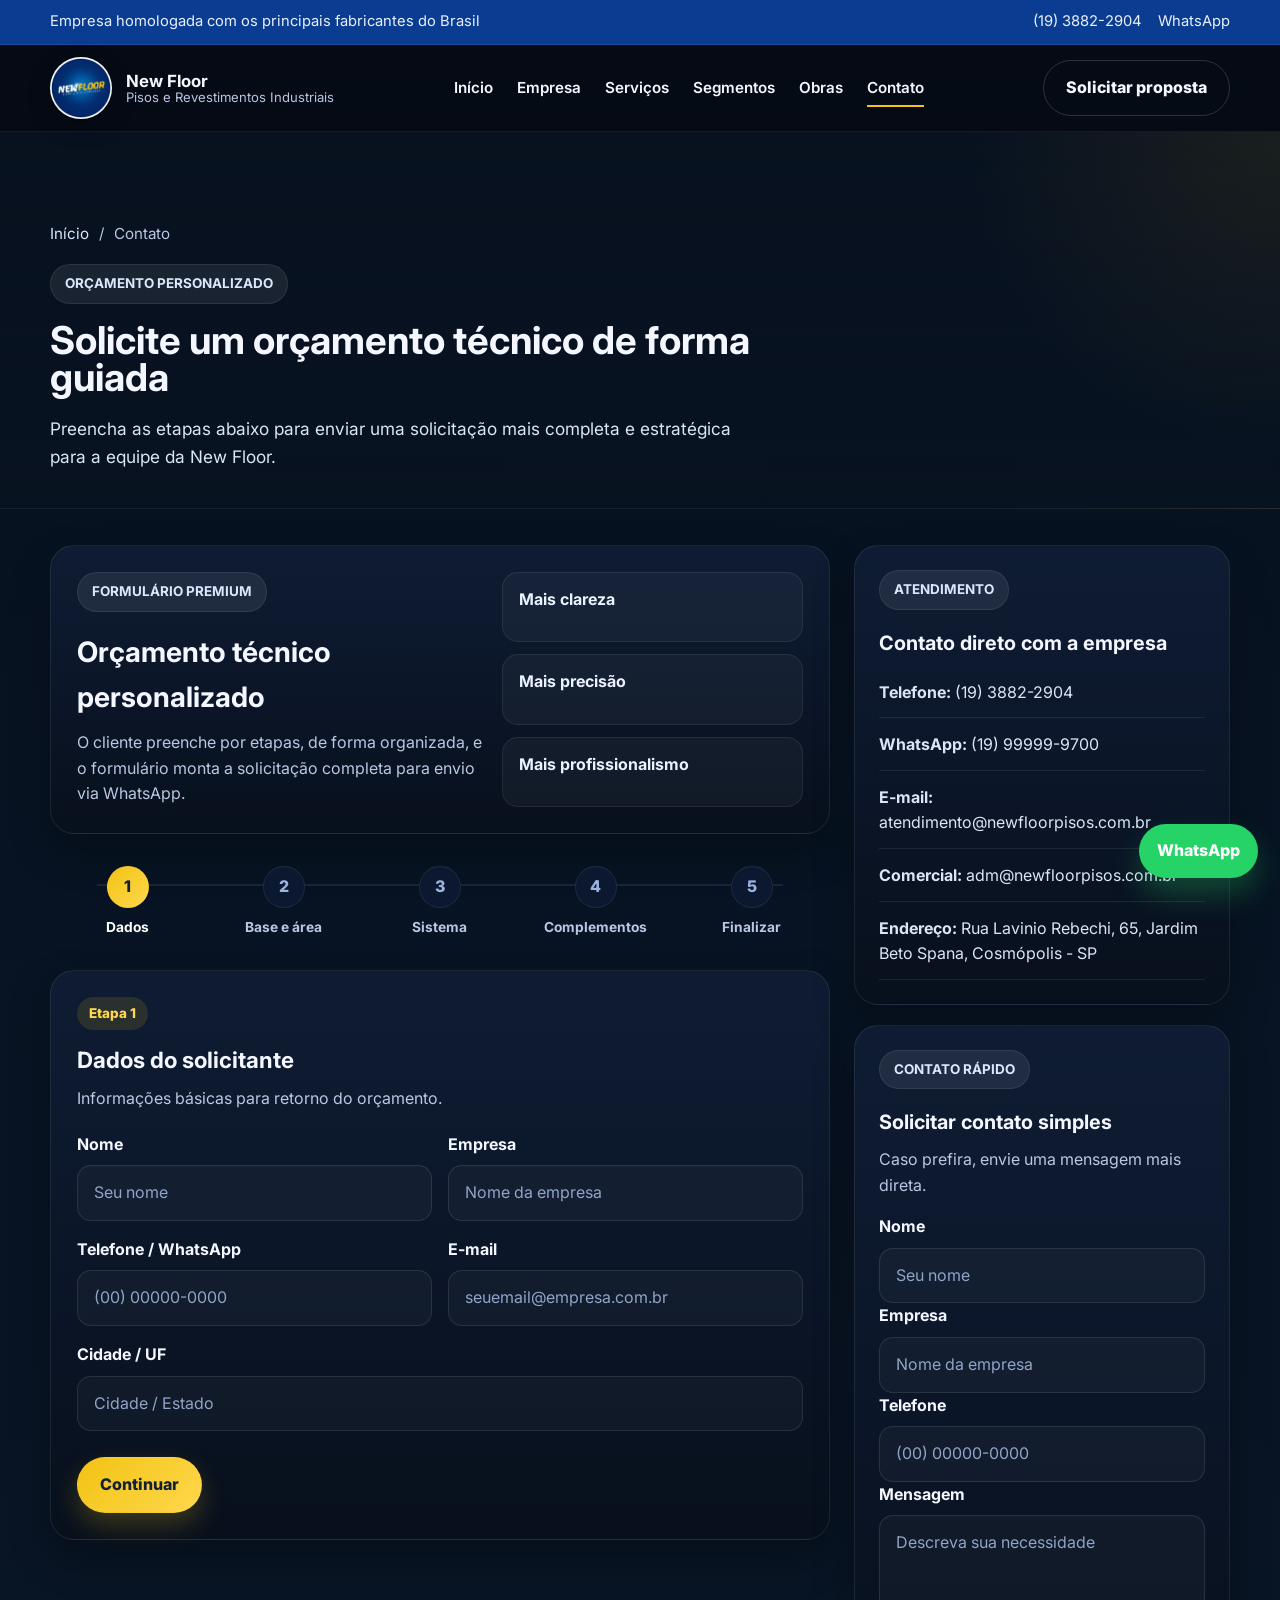
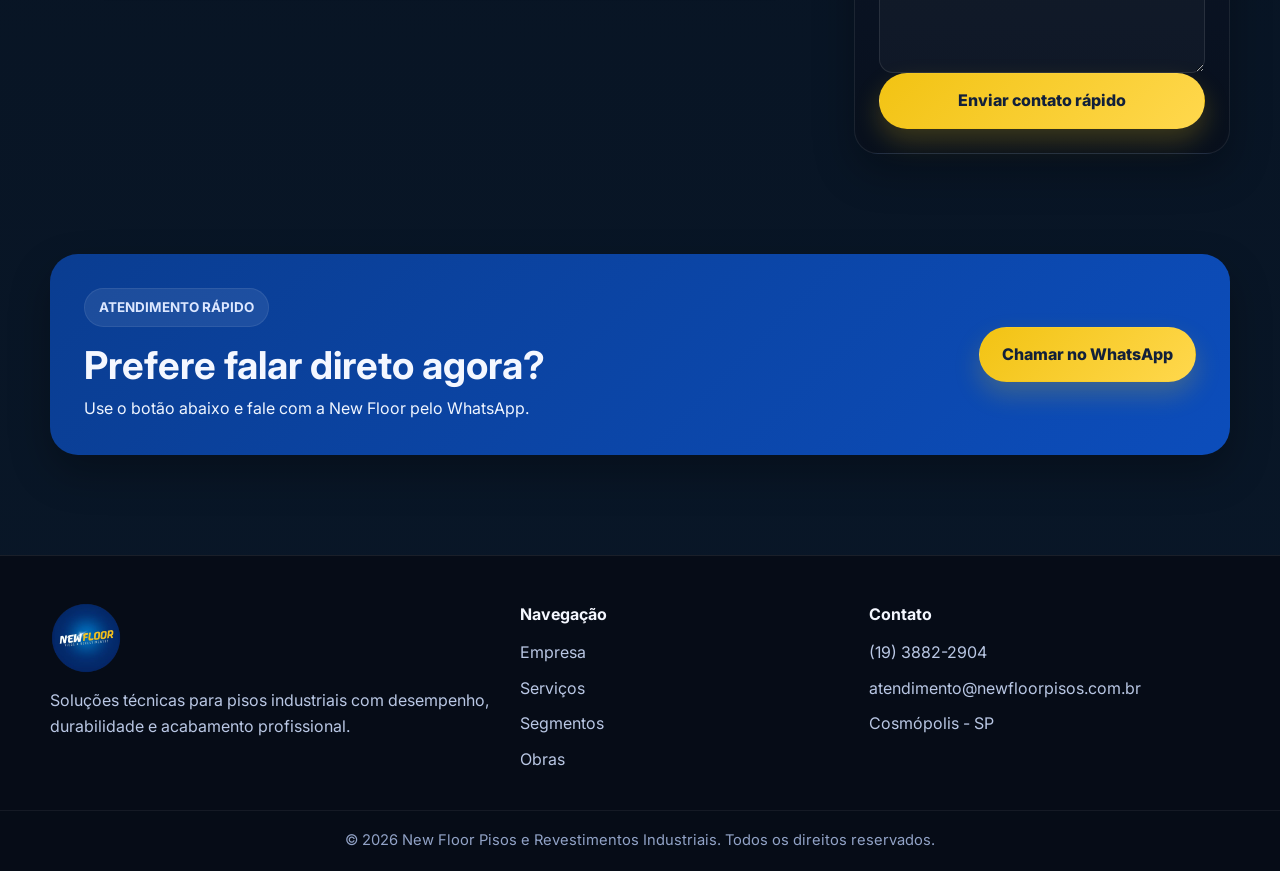
==== contato.html @ 3b9ace15 "first commit" ====
<!DOCTYPE html>
<html lang="pt-BR">

<head>
    <meta charset="UTF-8" />
    <meta name="viewport" content="width=device-width, initial-scale=1.0" />
    <title>Contato | New Floor</title>
    <meta name="description" content="Solicite um orçamento técnico personalizado com a New Floor." />
    <link rel="preconnect" href="https://fonts.googleapis.com" />
    <link rel="preconnect" href="https://fonts.gstatic.com" crossorigin />
    <link href="https://fonts.googleapis.com/css2?family=Inter:wght@400;500;600;700;800&display=swap"
        rel="stylesheet" />
    <link rel="stylesheet" href="css/style.css" />
</head>

<body class="contato-page">
    <div class="topbar">
        <div class="container topbar-inner">
            <span>Empresa homologada com os principais fabricantes do Brasil</span>
            <div class="topbar-links">
                <a href="tel:+551938822904">(19) 3882-2904</a>
                <a href="https://wa.me/5519999999700" target="_blank">WhatsApp</a>
            </div>
        </div>
    </div>

    <header class="header">
        <div class="container header-inner">
            <a href="index.html" class="logo-wrap">
                <img src="assets/logo-newfloor.png" alt="Logo New Floor" class="logo" />
                <div class="logo-text">
                    <strong>New Floor</strong>
                    <span>Pisos e Revestimentos Industriais</span>
                </div>
            </a>

            <nav class="nav" id="nav">
                <a href="index.html">Início</a>
                <a href="empresa.html">Empresa</a>
                <a href="servicos.html">Serviços</a>
                <a href="segmentos.html">Segmentos</a>
                <a href="obras.html">Obras</a>
                <a href="contato.html" class="active">Contato</a>
            </nav>

            <div class="header-actions">
                <a href="contato.html" class="btn btn-outline desktop-only">Solicitar proposta</a>
                <button class="menu-btn" id="menuBtn" aria-label="Abrir menu">
                    <span></span><span></span><span></span>
                </button>
            </div>
        </div>
    </header>

    <section class="page-hero contact-hero">
        <div class="container">
            <div class="breadcrumb">
                <a href="index.html">Início</a>
                <span>/</span>
                <span>Contato</span>
            </div>
            <span class="section-tag">ORÇAMENTO PERSONALIZADO</span>
            <h1>Solicite um orçamento técnico de forma guiada</h1>
            <p>
                Preencha as etapas abaixo para enviar uma solicitação mais completa e estratégica
                para a equipe da New Floor.
            </p>
        </div>
    </section>

    <section class="section contact-page-section">
        <div class="container contact-page-grid">
            <div class="wizard-column reveal">
                <div class="wizard-hero-card">
                    <div>
                        <span class="section-tag">FORMULÁRIO PREMIUM</span>
                        <h2>Orçamento técnico personalizado</h2>
                        <p>
                            O cliente preenche por etapas, de forma organizada, e o formulário
                            monta a solicitação completa para envio via WhatsApp.
                        </p>
                    </div>

                    <div class="wizard-hero-badges">
                        <span>Mais clareza</span>
                        <span>Mais precisão</span>
                        <span>Mais profissionalismo</span>
                    </div>
                </div>

                <div class="stepper-wrap">
                    <div class="stepper-line"></div>

                    <div class="stepper-item active" data-step-indicator="1">
                        <div class="stepper-dot">1</div>
                        <span>Dados</span>
                    </div>

                    <div class="stepper-item" data-step-indicator="2">
                        <div class="stepper-dot">2</div>
                        <span>Base e área</span>
                    </div>

                    <div class="stepper-item" data-step-indicator="3">
                        <div class="stepper-dot">3</div>
                        <span>Sistema</span>
                    </div>

                    <div class="stepper-item" data-step-indicator="4">
                        <div class="stepper-dot">4</div>
                        <span>Complementos</span>
                    </div>

                    <div class="stepper-item" data-step-indicator="5">
                        <div class="stepper-dot">5</div>
                        <span>Finalizar</span>
                    </div>
                </div>

                <form id="budgetForm" class="wizard-form">
                    <!-- ETAPA 1 -->
                    <div class="wizard-step active" data-step="1">
                        <div class="wizard-card">
                            <div class="wizard-card-head">
                                <span class="step-badge">Etapa 1</span>
                                <h3>Dados do solicitante</h3>
                                <p>Informações básicas para retorno do orçamento.</p>
                            </div>

                            <div class="form-grid form-grid-2">
                                <div class="form-group">
                                    <label for="orc_nome">Nome</label>
                                    <input type="text" id="orc_nome" placeholder="Seu nome" required />
                                </div>

                                <div class="form-group">
                                    <label for="orc_empresa">Empresa</label>
                                    <input type="text" id="orc_empresa" placeholder="Nome da empresa" />
                                </div>

                                <div class="form-group">
                                    <label for="orc_telefone">Telefone / WhatsApp</label>
                                    <input type="text" id="orc_telefone" placeholder="(00) 00000-0000" required />
                                </div>

                                <div class="form-group">
                                    <label for="orc_email">E-mail</label>
                                    <input type="email" id="orc_email" placeholder="seuemail@empresa.com.br" />
                                </div>

                                <div class="form-group form-span-2">
                                    <label for="orc_cidade">Cidade / UF</label>
                                    <input type="text" id="orc_cidade" placeholder="Cidade / Estado" />
                                </div>
                            </div>

                            <div class="wizard-actions">
                                <button type="button" class="btn next-step" data-next="2">Continuar</button>
                            </div>
                        </div>
                    </div>

                    <!-- ETAPA 2 -->
                    <div class="wizard-step" data-step="2">
                        <div class="wizard-card">
                            <div class="wizard-card-head">
                                <span class="step-badge">Etapa 2</span>
                                <h3>Condição do substrato e área</h3>
                                <p>Defina a base existente e a metragem principal.</p>
                            </div>

                            <div class="form-grid form-grid-2">
                                <div class="form-group">
                                    <label for="substrato">Condição do substrato / base</label>
                                    <div class="select-wrap">
                                        <select id="substrato">
                                            <option value="">Selecione</option>
                                            <option
                                                value="Concreto usinado não polido com idade de cura menor que 28 dias">
                                                Concreto usinado não polido com idade de cura menor que 28 dias
                                            </option>
                                            <option
                                                value="Concreto usinado não polido com idade de cura maior que 28 dias">
                                                Concreto usinado não polido com idade de cura maior que 28 dias
                                            </option>
                                            <option value="Concreto polido">Concreto polido</option>
                                            <option value="Piso com pintura existente">Piso com pintura existente
                                            </option>
                                            <option value="Piso com revestimento existente">Piso com revestimento
                                                existente</option>
                                            <option value="Outro">Outro</option>
                                        </select>
                                    </div>
                                </div>

                                <div class="form-group">
                                    <label for="substrato_outros">Observações da base</label>
                                    <textarea id="substrato_outros" rows="4"
                                        placeholder="Descreva se houver outro cenário, patologias, umidade, base antiga, etc."></textarea>
                                </div>

                                <div class="form-group">
                                    <label for="comprimento">Comprimento (m)</label>
                                    <input type="number" id="comprimento" min="0" step="0.01" placeholder="Ex: 20" />
                                </div>

                                <div class="form-group">
                                    <label for="largura">Largura (m)</label>
                                    <input type="number" id="largura" min="0" step="0.01" placeholder="Ex: 15" />
                                </div>

                                <div class="form-group form-span-2">
                                    <label for="area_total">Área total (m²)</label>
                                    <input type="text" id="area_total" placeholder="Calculado automaticamente"
                                        readonly />
                                </div>
                            </div>

                            <div class="wizard-actions">
                                <button type="button" class="btn btn-outline prev-step" data-prev="1">Voltar</button>
                                <button type="button" class="btn next-step" data-next="3">Continuar</button>
                            </div>
                        </div>
                    </div>

                    <!-- ETAPA 3 -->
                    <div class="wizard-step" data-step="3">
                        <div class="wizard-card">
                            <div class="wizard-card-head">
                                <span class="step-badge">Etapa 3</span>
                                <h3>Tipo de orçamento e sistema</h3>
                                <p>Escolha como a proposta será montada.</p>
                            </div>

                            <div class="form-grid">
                                <div class="form-group">
                                    <label>Tipo de orçamento</label>
                                    <div class="choice-grid choice-grid-2">
                                        <label class="choice-card choice-card-option">
                                            <input type="radio" name="tipo_orcamento"
                                                value="Sistema completo (material + mão de obra)" checked />
                                            <div class="choice-content">
                                                <strong>Sistema completo</strong>
                                                <small>Material + mão de obra</small>
                                            </div>
                                        </label>

                                        <label class="choice-card choice-card-option">
                                            <input type="radio" name="tipo_orcamento" value="Somente mão de obra" />
                                            <div class="choice-content">
                                                <strong>Somente mão de obra</strong>
                                                <small>Execução sem fornecimento de material</small>
                                            </div>
                                        </label>
                                    </div>
                                </div>

                                <div class="form-group">
                                    <label>Serviço principal</label>
                                    <div class="choice-grid choice-grid-3">
                                        <label class="choice-card choice-card-option service-card-choice">
                                            <input type="radio" name="servico_principal" value="Pintura" />
                                            <div class="choice-content">
                                                <strong>Pintura</strong>
                                                <small>Sistemas de pintura industrial</small>
                                            </div>
                                        </label>

                                        <label class="choice-card choice-card-option service-card-choice">
                                            <input type="radio" name="servico_principal" value="Revestimento" />
                                            <div class="choice-content">
                                                <strong>Revestimento</strong>
                                                <small>Sistemas resinados e espatulados</small>
                                            </div>
                                        </label>

                                        <label class="choice-card choice-card-option service-card-choice">
                                            <input type="radio" name="servico_principal" value="Lapidação" />
                                            <div class="choice-content">
                                                <strong>Lapidação</strong>
                                                <small>Polimento e alto brilho</small>
                                            </div>
                                        </label>
                                    </div>
                                </div>
                            </div>

                            <!-- BLOCO PINTURA -->
                            <div class="conditional-block" id="blocoPintura">
                                <div class="conditional-head">
                                    <h4>Detalhes da pintura</h4>
                                </div>

                                <div class="form-grid form-grid-3">
                                    <div class="form-group">
                                        <label for="pintura_tipo">Tipo de pintura</label>
                                        <div class="select-wrap">
                                            <select id="pintura_tipo">
                                                <option value="">Selecione</option>
                                                <option value="Epóxi">Epóxi</option>
                                                <option value="PU">PU</option>
                                                <option value="Uretano">Uretano</option>
                                            </select>
                                        </div>
                                    </div>

                                    <div class="form-group">
                                        <label for="pintura_micras">Micras</label>
                                        <div class="select-wrap">
                                            <select id="pintura_micras">
                                                <option value="">Selecione</option>
                                                <option value="250">250</option>
                                                <option value="350">350</option>
                                                <option value="450">450</option>
                                                <option value="500">500</option>
                                                <option value="700">700</option>
                                                <option value="1000">1000</option>
                                            </select>
                                        </div>
                                    </div>

                                    <div class="form-group">
                                        <label for="pintura_obs">Observações</label>
                                        <input type="text" id="pintura_obs" placeholder="Opcional" />
                                    </div>
                                </div>
                            </div>

                            <!-- BLOCO REVESTIMENTO -->
                            <div class="conditional-block" id="blocoRevestimento">
                                <div class="conditional-head">
                                    <h4>Detalhes do revestimento</h4>
                                </div>

                                <div class="form-grid form-grid-4">
                                    <div class="form-group">
                                        <label for="revest_tipo">Tipo de revestimento</label>
                                        <div class="select-wrap">
                                            <select id="revest_tipo">
                                                <option value="">Selecione</option>
                                                <option value="Epóxi">Epóxi</option>
                                                <option value="Uretano">Uretano</option>
                                                <option value="Outro">Outro</option>
                                            </select>
                                        </div>
                                    </div>

                                    <div class="form-group">
                                        <label for="revest_acabamento">Acabamento</label>
                                        <div class="select-wrap">
                                            <select id="revest_acabamento">
                                                <option value="">Selecione</option>
                                                <option value="Autonivelante">Autonivelante</option>
                                                <option value="Espatulado">Espatulado</option>
                                            </select>
                                        </div>
                                    </div>

                                    <div class="form-group">
                                        <label for="revest_espessura">Espessura (mm)</label>
                                        <div class="select-wrap">
                                            <select id="revest_espessura">
                                                <option value="">Selecione</option>
                                                <option value="2">2</option>
                                                <option value="3">3</option>
                                                <option value="4">4</option>
                                                <option value="5">5</option>
                                                <option value="6">6</option>
                                                <option value="7">7</option>
                                                <option value="8">8</option>
                                                <option value="9">9</option>
                                                <option value="10">10</option>
                                            </select>
                                        </div>
                                    </div>

                                    <div class="form-group">
                                        <label for="revest_outros">Outros / especificar</label>
                                        <input type="text" id="revest_outros" placeholder="Se necessário" />
                                    </div>
                                </div>
                            </div>

                            <!-- BLOCO LAPIDAÇÃO -->
                            <div class="conditional-block" id="blocoLapidacao">
                                <div class="conditional-head">
                                    <h4>Detalhes da lapidação</h4>
                                </div>

                                <div class="form-grid form-grid-2">
                                    <div class="form-group">
                                        <label for="lapidacao_tipo">Nível desejado</label>
                                        <div class="select-wrap">
                                            <select id="lapidacao_tipo">
                                                <option value="">Selecione</option>
                                                <option value="Lapidação técnica">Lapidação técnica</option>
                                                <option value="Polimento com alto brilho">Polimento com alto brilho
                                                </option>
                                                <option value="Lapidação e revitalização">Lapidação e revitalização
                                                </option>
                                            </select>
                                        </div>
                                    </div>

                                    <div class="form-group">
                                        <label for="lapidacao_obs">Observações</label>
                                        <input type="text" id="lapidacao_obs" placeholder="Opcional" />
                                    </div>
                                </div>
                            </div>

                            <div class="wizard-actions">
                                <button type="button" class="btn btn-outline prev-step" data-prev="2">Voltar</button>
                                <button type="button" class="btn next-step" data-next="4">Continuar</button>
                            </div>
                        </div>
                    </div>

                    <!-- ETAPA 4 -->
                    <div class="wizard-step" data-step="4">
                        <div class="wizard-card">
                            <div class="wizard-card-head">
                                <span class="step-badge">Etapa 4</span>
                                <h3>Complementos</h3>
                                <p>Superfícies verticais e demarcações adicionais.</p>
                            </div>

                            <div class="form-grid">
                                <div class="form-group">
                                    <label>Possui superfícies verticais?</label>
                                    <div class="choice-grid choice-grid-2 choice-grid-binary">
                                        <label class="choice-card choice-card-option choice-card-center">
                                            <input type="radio" name="sup_verticais" value="Sim" />
                                            <div class="choice-content">
                                                <strong>Sim</strong>
                                            </div>
                                        </label>

                                        <label class="choice-card choice-card-option choice-card-center">
                                            <input type="radio" name="sup_verticais" value="Não" checked />
                                            <div class="choice-content">
                                                <strong>Não</strong>
                                            </div>
                                        </label>
                                    </div>
                                </div>
                            </div>

                            <div class="conditional-block" id="blocoVerticais">
                                <div class="form-grid form-grid-2">
                                    <div class="form-group">
                                        <label for="sup_tipo">Tipo</label>
                                        <div class="select-wrap">
                                            <select id="sup_tipo">
                                                <option value="">Selecione</option>
                                                <option value="Rodapé com pintura">Rodapé com pintura</option>
                                                <option value="Rodapé com revestimento">Rodapé com revestimento</option>
                                                <option value="Mureta com pintura">Mureta com pintura</option>
                                                <option value="Mureta com revestimento">Mureta com revestimento</option>
                                                <option value="Parede com pintura">Parede com pintura</option>
                                                <option value="Parede com revestimento">Parede com revestimento</option>
                                            </select>
                                        </div>
                                    </div>

                                    <div class="form-group">
                                        <label for="sup_comprimento">Comprimento (m)</label>
                                        <input type="number" id="sup_comprimento" min="0" step="0.01" />
                                    </div>

                                    <div class="form-group form-span-2">
                                        <label for="sup_altura">Altura (cm)</label>
                                        <input type="number" id="sup_altura" min="0" step="0.01" />
                                    </div>
                                </div>
                            </div>

                            <div class="form-grid">
                                <div class="form-group">
                                    <label>Possui demarcações?</label>
                                    <div class="choice-grid choice-grid-2 choice-grid-binary">
                                        <label class="choice-card choice-card-option choice-card-center">
                                            <input type="radio" name="demarcacoes" value="Sim" />
                                            <div class="choice-content">
                                                <strong>Sim</strong>
                                            </div>
                                        </label>

                                        <label class="choice-card choice-card-option choice-card-center">
                                            <input type="radio" name="demarcacoes" value="Não" checked />
                                            <div class="choice-content">
                                                <strong>Não</strong>
                                            </div>
                                        </label>
                                    </div>
                                </div>
                            </div>

                            <div class="conditional-block" id="blocoDemarcacoes">
                                <div class="form-grid form-grid-2">
                                    <div class="form-group">
                                        <label for="faixas_largura">Faixas - largura (cm)</label>
                                        <input type="number" id="faixas_largura" min="0" step="0.01" />
                                    </div>

                                    <div class="form-group">
                                        <label for="faixas_comprimento">Faixas - comprimento (m)</label>
                                        <input type="number" id="faixas_comprimento" min="0" step="0.01" />
                                    </div>

                                    <div class="form-group">
                                        <label for="hachuras_qtd">Hachurantes - quantidade</label>
                                        <input type="number" id="hachuras_qtd" min="0" step="1" />
                                    </div>

                                    <div class="form-group">
                                        <label for="extintores_qtd">Extintores - quantidade</label>
                                        <input type="number" id="extintores_qtd" min="0" step="1" />
                                    </div>

                                    <div class="form-group">
                                        <label for="pne_qtd">PNE - quantidade</label>
                                        <input type="number" id="pne_qtd" min="0" step="1" />
                                    </div>

                                    <div class="form-group">
                                        <label for="zebrada_largura">Faixa zebrada - largura (m)</label>
                                        <input type="number" id="zebrada_largura" min="0" step="0.01" />
                                    </div>

                                    <div class="form-group">
                                        <label for="zebrada_comprimento">Faixa zebrada - comprimento (m)</label>
                                        <input type="number" id="zebrada_comprimento" min="0" step="0.01" />
                                    </div>

                                    <div class="form-group">
                                        <label for="divisoes_obs">Divisões / especificar</label>
                                        <input type="text" id="divisoes_obs"
                                            placeholder="Boxes, corredores, áreas separadas..." />
                                    </div>
                                </div>
                            </div>

                            <div class="wizard-actions">
                                <button type="button" class="btn btn-outline prev-step" data-prev="3">Voltar</button>
                                <button type="button" class="btn next-step" data-next="5">Continuar</button>
                            </div>
                        </div>
                    </div>

                    <!-- ETAPA 5 -->
                    <div class="wizard-step" data-step="5">
                        <div class="wizard-card">
                            <div class="wizard-card-head">
                                <span class="step-badge">Etapa 5</span>
                                <h3>Finalização</h3>
                                <p>Inclua informações adicionais e envie a solicitação.</p>
                            </div>

                            <div class="form-grid">
                                <div class="form-group">
                                    <label for="orc_obs_final">Observações gerais</label>
                                    <textarea id="orc_obs_final" rows="6"
                                        placeholder="Prazo, necessidade de visita técnica, envio de imagens, detalhes do ambiente, etc."></textarea>
                                </div>
                            </div>

                            <div class="review-box">
                                <h4>Resumo do envio</h4>
                                <p>
                                    Ao clicar em enviar, o sistema abrirá o WhatsApp com a solicitação formatada
                                    para a equipe da New Floor.
                                </p>
                            </div>

                            <div class="wizard-actions">
                                <button type="button" class="btn btn-outline prev-step" data-prev="4">Voltar</button>
                                <button type="submit" class="btn">Enviar orçamento pelo WhatsApp</button>
                            </div>
                        </div>
                    </div>
                </form>
            </div>

            <aside class="sidebar-column reveal">
                <div class="sidebar-card">
                    <span class="section-tag">ATENDIMENTO</span>
                    <h3>Contato direto com a empresa</h3>

                    <div class="contact-list sidebar-contact-list">
                        <a href="tel:+551938822904"><strong>Telefone:</strong> (19) 3882-2904</a>
                        <a href="https://wa.me/5519999999700" target="_blank"><strong>WhatsApp:</strong> (19)
                            99999-9700</a>
                        <a href="mailto:atendimento@newfloorpisos.com.br"><strong>E-mail:</strong>
                            atendimento@newfloorpisos.com.br</a>
                        <a href="mailto:adm@newfloorpisos.com.br"><strong>Comercial:</strong>
                            adm@newfloorpisos.com.br</a>
                        <span><strong>Endereço:</strong> Rua Lavinio Rebechi, 65, Jardim Beto Spana, Cosmópolis -
                            SP</span>
                    </div>
                </div>

                <div class="sidebar-card">
                    <span class="section-tag">CONTATO RÁPIDO</span>
                    <h3>Solicitar contato simples</h3>
                    <p class="sidebar-text">Caso prefira, envie uma mensagem mais direta.</p>

                    <form id="contactForm">
                        <div class="form-group">
                            <label for="nome">Nome</label>
                            <input type="text" id="nome" placeholder="Seu nome" required />
                        </div>

                        <div class="form-group">
                            <label for="empresa">Empresa</label>
                            <input type="text" id="empresa" placeholder="Nome da empresa" />
                        </div>

                        <div class="form-group">
                            <label for="telefone">Telefone</label>
                            <input type="text" id="telefone" placeholder="(00) 00000-0000" />
                        </div>

                        <div class="form-group">
                            <label for="mensagem">Mensagem</label>
                            <textarea id="mensagem" rows="5" placeholder="Descreva sua necessidade"></textarea>
                        </div>

                        <button type="submit" class="btn full-btn">Enviar contato rápido</button>
                    </form>
                </div>
            </aside>
        </div>
    </section>

    <section class="cta-band">
        <div class="container cta-box reveal">
            <div>
                <span class="section-tag">ATENDIMENTO RÁPIDO</span>
                <h2>Prefere falar direto agora?</h2>
                <p>Use o botão abaixo e fale com a New Floor pelo WhatsApp.</p>
            </div>
            <a href="https://wa.me/5519999999700?text=Olá%2C%20quero%20falar%20com%20a%20New%20Floor." target="_blank"
                class="btn">Chamar no WhatsApp</a>
        </div>
    </section>

    <footer class="footer">
        <div class="container footer-grid">
            <div>
                <img src="assets/logo-newfloor.png" alt="Logo New Floor" class="footer-logo" />
                <p>Soluções técnicas para pisos industriais com desempenho, durabilidade e acabamento profissional.</p>
            </div>

            <div>
                <h4>Navegação</h4>
                <a href="empresa.html">Empresa</a>
                <a href="servicos.html">Serviços</a>
                <a href="segmentos.html">Segmentos</a>
                <a href="obras.html">Obras</a>
            </div>

            <div>
                <h4>Contato</h4>
                <a href="tel:+551938822904">(19) 3882-2904</a>
                <a href="mailto:atendimento@newfloorpisos.com.br">atendimento@newfloorpisos.com.br</a>
                <span>Cosmópolis - SP</span>
            </div>
        </div>

        <div class="footer-bottom">
            <p>© <span id="year"></span> New Floor Pisos e Revestimentos Industriais. Todos os direitos reservados.</p>
        </div>
    </footer>

    <a href="https://wa.me/5519999999700?text=Olá%2C%20quero%20falar%20com%20a%20New%20Floor." target="_blank"
        class="whatsapp-float">WhatsApp</a>

    <script src="js/script.js"></script>
</body>

</html>
---- css/style.css ----
:root {
    --primary: #0a3d91;
    --primary-dark: #072b66;
    --accent: #f2c313;
    --accent-dark: #d9ab10;
    --bg: #07111f;
    --bg-soft: #0d1b30;
    --card: #101f38;
    --card-2: #132744;
    --text: #f4f7ff;
    --muted: #b9c7e4;
    --border: rgba(255, 255, 255, 0.08);
    --shadow: 0 18px 40px rgba(0, 0, 0, 0.28);
    --radius: 22px;
    --radius-sm: 16px;
    --container: 1180px;
}

* {
    margin: 0;
    padding: 0;
    box-sizing: border-box;
}

html {
    scroll-behavior: smooth;
}

body {
    font-family: "Inter", Arial, sans-serif;
    background: linear-gradient(180deg, #07111f 0%, #091728 100%);
    color: var(--text);
    line-height: 1.6;
    overflow-x: hidden;
}

img {
    max-width: 100%;
    display: block;
}

a {
    color: inherit;
    text-decoration: none;
}

button,
input,
textarea {
    font: inherit;
}

.container {
    width: min(calc(100% - 40px), var(--container));
    margin: 0 auto;
}

.topbar {
    background: var(--primary);
    color: #eaf0ff;
    border-bottom: 1px solid rgba(255, 255, 255, 0.08);
    font-size: 0.92rem;
}

.topbar-inner {
    min-height: 44px;
    display: flex;
    align-items: center;
    justify-content: space-between;
    gap: 16px;
}

.topbar-links {
    display: flex;
    gap: 16px;
    flex-wrap: wrap;
}

.header {
    position: sticky;
    top: 0;
    z-index: 100;
    background: rgba(5, 10, 19, 0.82);
    backdrop-filter: blur(14px);
    border-bottom: 1px solid rgba(255, 255, 255, 0.06);
}

.header-inner {
    min-height: 86px;
    display: flex;
    align-items: center;
    justify-content: space-between;
    gap: 20px;
}

.logo-wrap {
    display: flex;
    align-items: center;
    gap: 14px;
    min-width: 0;
}

.logo {
    width: 62px;
    height: 62px;
    border-radius: 50%;
    object-fit: contain;
    background: #fff;
    box-shadow: 0 8px 24px rgba(0, 0, 0, 0.24);
}

.logo-text {
    display: flex;
    flex-direction: column;
    line-height: 1.1;
}

.logo-text strong {
    font-size: 1.05rem;
}

.logo-text span {
    font-size: 0.82rem;
    color: var(--muted);
}

.nav {
    display: flex;
    align-items: center;
    gap: 24px;
}

.nav a {
    font-size: 0.95rem;
    font-weight: 600;
    position: relative;
}

.nav a::after {
    content: "";
    position: absolute;
    left: 0;
    bottom: -7px;
    width: 0;
    height: 2px;
    background: var(--accent);
    transition: 0.28s ease;
}

.nav a:hover::after,
.nav a.active::after {
    width: 100%;
}

.header-actions {
    display: flex;
    align-items: center;
    gap: 12px;
}

.btn {
    display: inline-flex;
    align-items: center;
    justify-content: center;
    gap: 10px;
    padding: 14px 22px;
    border-radius: 999px;
    border: 1px solid transparent;
    background: linear-gradient(135deg, var(--accent), #ffd84d);
    color: #12203a;
    font-weight: 800;
    transition: 0.25s ease;
    box-shadow: 0 12px 26px rgba(242, 195, 19, 0.22);
}

.btn:hover {
    transform: translateY(-2px);
}

.btn-outline {
    background: transparent;
    color: var(--text);
    border-color: rgba(255, 255, 255, 0.16);
    box-shadow: none;
}

.btn-outline:hover {
    background: rgba(255, 255, 255, 0.06);
}

.menu-btn {
    display: none;
    width: 48px;
    height: 48px;
    border: 1px solid rgba(255, 255, 255, 0.12);
    background: transparent;
    border-radius: 14px;
    cursor: pointer;
}

.menu-btn span {
    display: block;
    width: 22px;
    height: 2px;
    margin: 5px auto;
    background: #fff;
}

.hero {
    position: relative;
    min-height: calc(100vh - 130px);
    display: flex;
    align-items: center;
    isolation: isolate;
}

.hero-slider,
.hero-slide,
.hero-overlay {
    position: absolute;
    inset: 0;
}

.hero-slide {
    background-size: cover;
    background-position: center;
    opacity: 0;
    transition: opacity 1s ease;
}

.hero-slide.active {
    opacity: 1;
}

.hero-overlay {
    background:
        linear-gradient(90deg, rgba(4, 8, 16, 0.92) 0%, rgba(4, 8, 16, 0.72) 42%, rgba(4, 8, 16, 0.32) 100%),
        linear-gradient(180deg, rgba(10, 61, 145, 0.16), rgba(7, 17, 31, 0.76));
    z-index: 1;
}

.hero-inner {
    position: relative;
    z-index: 2;
    width: 100%;
    display: grid;
    grid-template-columns: 1.2fr 0.8fr;
    gap: 34px;
    align-items: end;
    padding: 90px 0 72px;
}

.badge,
.section-tag {
    display: inline-flex;
    padding: 8px 14px;
    border-radius: 999px;
    background: rgba(255, 255, 255, 0.08);
    border: 1px solid rgba(255, 255, 255, 0.08);
    color: #dce7ff;
    font-size: 0.84rem;
    font-weight: 700;
    margin-bottom: 18px;
}

.hero h1,
.page-hero h1 {
    font-size: clamp(1.4rem, 3vw, 5rem);
    line-height: 0.98;
    margin-bottom: 18px;
    max-width: 820px;
}

.hero p,
.page-hero p {
    max-width: 700px;
    color: #dce5f8;
    font-size: 1.08rem;
}

.hero-cta {
    display: flex;
    gap: 14px;
    flex-wrap: wrap;
    margin: 28px 0;
}

.seals {
    display: flex;
    flex-wrap: wrap;
    gap: 12px;
}

.seals span {
    padding: 10px 14px;
    border-radius: 999px;
    background: rgba(10, 61, 145, 0.44);
    border: 1px solid rgba(255, 255, 255, 0.08);
    font-weight: 700;
    font-size: 0.9rem;
}

.hero-card,
.card,
.info-card,
.service-card,
.feature-card,
.process-card,
.contact-card,
.gallery-card,
.stat-card {
    background: linear-gradient(180deg, rgba(15, 29, 52, 0.96), rgba(8, 16, 29, 0.98));
    border: 1px solid var(--border);
    border-radius: var(--radius);
    box-shadow: var(--shadow);
}

.hero-card {
    padding: 28px;
}

.hero-card h3 {
    font-size: 1.32rem;
    margin-bottom: 16px;
}

.hero-card ul {
    list-style: none;
    display: grid;
    gap: 12px;
    margin-bottom: 18px;
}

.hero-card li {
    position: relative;
    padding-left: 18px;
    color: var(--muted);
}

.hero-card li::before {
    content: "";
    position: absolute;
    top: 11px;
    left: 0;
    width: 8px;
    height: 8px;
    border-radius: 50%;
    background: var(--accent);
}

.text-link {
    color: #ffd84d;
    font-weight: 700;
}

.stats {
    margin-top: -38px;
    position: relative;
    z-index: 3;
}

.stats-grid {
    display: grid;
    grid-template-columns: repeat(3, 1fr);
    gap: 18px;
}

.stat-card {
    padding: 24px;
    background: linear-gradient(180deg, #103985, #0a2b63);
}

.stat-card h3 {
    margin-bottom: 8px;
    font-size: 1.08rem;
}

.stat-card p {
    color: #dfe8ff;
}

.section {
    padding: 100px 0;
}

.section-header {
    max-width: 780px;
    margin-bottom: 38px;
}

.section-header.center {
    margin-left: auto;
    margin-right: auto;
    text-align: center;
}

.section-header h2 {
    font-size: clamp(2rem, 4vw, 3rem);
    line-height: 1.05;
    margin-bottom: 14px;
}

.section-header p {
    color: var(--muted);
}

.page-hero {
    padding: 90px 0 60px;
    background:
        radial-gradient(circle at top right, rgba(242, 195, 19, 0.08), transparent 24%),
        linear-gradient(180deg, rgba(8, 17, 31, 0.4), rgba(8, 17, 31, 0));
    border-bottom: 1px solid rgba(255, 255, 255, 0.06);
}

.page-hero.small {
    padding: 80px 0 48px;
}

.two-col,
.about-grid,
.contact-grid,
.service-detail-grid {
    display: grid;
    grid-template-columns: 1fr 1fr;
    gap: 34px;
}

.cards-stack,
.feature-list {
    display: grid;
    gap: 18px;
}

.info-card,
.feature-card,
.process-card,
.contact-card,
.gallery-card {
    padding: 24px;
}

.info-card h3,
.feature-card h3,
.process-card h3,
.gallery-card h3 {
    margin-bottom: 10px;
    font-size: 1.14rem;
}

.info-card p,
.feature-card p,
.process-card p,
.gallery-card p {
    color: var(--muted);
}

.services-grid {
    display: grid;
    grid-template-columns: repeat(2, 1fr);
    gap: 20px;
}

.service-card {
    padding: 28px;
}

.service-icon {
    width: 58px;
    height: 58px;
    border-radius: 18px;
    display: grid;
    place-items: center;
    background: linear-gradient(135deg, var(--accent), #ffd84d);
    color: #10203a;
    font-weight: 800;
    margin-bottom: 18px;
}

.service-card h3 {
    font-size: 1.12rem;
    line-height: 1.3;
    margin-bottom: 10px;
}

.service-card p {
    color: var(--muted);
    margin-bottom: 16px;
}

.service-card .card-link {
    color: #ffd84d;
    font-weight: 700;
}

.segment-grid {
    display: grid;
    grid-template-columns: repeat(4, 1fr);
    gap: 16px;
}

.segment-card {
    padding: 18px 20px;
    border-radius: 18px;
    border: 1px solid var(--border);
    background: rgba(255, 255, 255, 0.03);
    font-weight: 700;
    color: #ebf2ff;
}

.process-grid {
    display: grid;
    grid-template-columns: repeat(4, 1fr);
    gap: 18px;
}

.process-card span {
    display: inline-flex;
    width: 46px;
    height: 46px;
    border-radius: 14px;
    align-items: center;
    justify-content: center;
    background: rgba(242, 195, 19, 0.14);
    color: #ffd84d;
    font-weight: 800;
    margin-bottom: 18px;
}

.highlight-box {
    padding: 24px;
    border-radius: 22px;
    background: linear-gradient(135deg, var(--primary), #0c4dbb);
    box-shadow: var(--shadow);
}

.highlight-box p {
    color: #f1f6ff;
}

.list {
    display: grid;
    gap: 12px;
    margin-top: 18px;
}

.list li {
    list-style: none;
    position: relative;
    padding-left: 18px;
    color: var(--muted);
}

.list li::before {
    content: "";
    position: absolute;
    left: 0;
    top: 10px;
    width: 8px;
    height: 8px;
    border-radius: 50%;
    background: var(--accent);
}

.gallery-grid {
    display: grid;
    grid-template-columns: repeat(3, 1fr);
    gap: 16px;
}

.gallery-item {
    overflow: hidden;
    border-radius: 22px;
    border: 1px solid rgba(255, 255, 255, 0.08);
    box-shadow: var(--shadow);
    background: #0b1628;
}

.gallery-item img {
    width: 100%;
    height: 290px;
    object-fit: cover;
    transition: transform 0.45s ease;
}

.gallery-item:hover img {
    transform: scale(1.05);
}

.cta-band {
    padding: 0 0 100px;
}

.cta-box {
    display: flex;
    align-items: center;
    justify-content: space-between;
    gap: 26px;
    padding: 34px;
    border-radius: 28px;
    background: linear-gradient(135deg, var(--primary), #0c4dbb);
    box-shadow: var(--shadow);
}

.cta-box h2 {
    font-size: clamp(1.8rem, 3vw, 2.5rem);
    line-height: 1.05;
    margin-bottom: 10px;
}

.cta-box p {
    color: #eff5ff;
}

.contact-list {
    display: grid;
    gap: 14px;
    margin: 28px 0 24px;
}

.contact-list a,
.contact-list span {
    color: #dce5f8;
    padding-bottom: 12px;
    border-bottom: 1px solid rgba(255, 255, 255, 0.08);
}

.social-links {
    display: flex;
    gap: 12px;
    flex-wrap: wrap;
}

.social-links a {
    padding: 11px 15px;
    border-radius: 999px;
    border: 1px solid rgba(255, 255, 255, 0.1);
    background: rgba(255, 255, 255, 0.03);
}

.contact-card h3 {
    font-size: 1.45rem;
    margin-bottom: 8px;
}

.contact-card>p {
    color: var(--muted);
    margin-bottom: 20px;
}

.form-group {
    display: grid;
    gap: 8px;
    margin-bottom: 16px;
}

.form-group label {
    font-weight: 600;
}

.form-group input,
.form-group textarea {
    width: 100%;
    padding: 14px 16px;
    border-radius: 14px;
    border: 1px solid rgba(255, 255, 255, 0.1);
    background: rgba(255, 255, 255, 0.03);
    color: var(--text);
    outline: none;
}

.form-group input::placeholder,
.form-group textarea::placeholder {
    color: #91a3c8;
}

.form-group input:focus,
.form-group textarea:focus {
    border-color: rgba(242, 195, 19, 0.55);
    box-shadow: 0 0 0 4px rgba(242, 195, 19, 0.08);
}

.full-btn {
    width: 100%;
}

.breadcrumb {
    display: flex;
    gap: 10px;
    flex-wrap: wrap;
    color: var(--muted);
    font-size: 0.95rem;
    margin-bottom: 18px;
}

.breadcrumb a {
    color: #dbe6ff;
}

.footer {
    background: #060c17;
    border-top: 1px solid rgba(255, 255, 255, 0.08);
}

.footer-grid {
    padding: 46px 0 28px;
    display: grid;
    grid-template-columns: 1.1fr 0.8fr 0.9fr;
    gap: 28px;
}

.footer-logo {
    width: 72px;
    margin-bottom: 14px;
}

.footer-grid h4 {
    margin-bottom: 12px;
}

.footer-grid a,
.footer-grid p,
.footer-grid span {
    display: block;
    color: var(--muted);
    margin-bottom: 10px;
}

.footer-bottom {
    border-top: 1px solid rgba(255, 255, 255, 0.06);
}

.footer-bottom p {
    padding: 18px 0;
    color: #91a2c6;
    font-size: 0.92rem;
    text-align: center;
}

.whatsapp-float {
    position: fixed;
    right: 22px;
    bottom: 22px;
    z-index: 90;
    background: #25d366;
    color: #fff;
    padding: 14px 18px;
    border-radius: 999px;
    font-weight: 800;
    box-shadow: 0 16px 30px rgba(37, 211, 102, 0.28);
}

.reveal {
    opacity: 0;
    transform: translateY(24px);
    transition: 0.7s ease;
}

.reveal.visible {
    opacity: 1;
    transform: translateY(0);
}

.desktop-only {
    display: inline-flex;
}

@media (max-width: 1100px) {

    .hero-inner,
    .two-col,
    .about-grid,
    .contact-grid,
    .service-detail-grid,
    .footer-grid {
        grid-template-columns: 1fr;
    }

    .stats-grid,
    .services-grid,
    .gallery-grid {
        grid-template-columns: repeat(2, 1fr);
    }

    .segment-grid {
        grid-template-columns: repeat(3, 1fr);
    }

    .process-grid {
        grid-template-columns: repeat(2, 1fr);
    }

    .cta-box {
        flex-direction: column;
        align-items: flex-start;
    }
}

@media (max-width: 860px) {
    .menu-btn {
        display: block;
    }

    .desktop-only {
        display: none;
    }

    .nav {
        position: absolute;
        top: 86px;
        left: 0;
        width: 100%;
        display: none;
        flex-direction: column;
        gap: 18px;
        padding: 20px;
        background: rgba(6, 12, 23, 0.98);
        border-top: 1px solid rgba(255, 255, 255, 0.06);
    }

    .nav.open {
        display: flex;
    }

    .hero {
        min-height: auto;
    }

    .hero-inner {
        padding: 78px 0 58px;
    }

    .stats-grid,
    .services-grid,
    .segment-grid,
    .gallery-grid,
    .process-grid {
        grid-template-columns: 1fr;
    }

    .topbar-inner {
        flex-direction: column;
        justify-content: center;
        text-align: center;
        padding: 10px 0;
    }
}

@media (max-width: 560px) {
    .container {
        width: min(calc(100% - 28px), var(--container));
    }

    .header-inner {
        min-height: 76px;
    }

    .logo {
        width: 54px;
        height: 54px;
    }

    .hero h1,
    .page-hero h1 {
        font-size: 2.15rem;
    }

    .hero p,
    .page-hero p,
    .section-header p {
        font-size: 0.98rem;
    }

    .hero-card,
    .info-card,
    .service-card,
    .feature-card,
    .process-card,
    .contact-card,
    .gallery-card,
    .stat-card {
        padding: 22px;
    }

    .section {
        padding: 78px 0;
    }

    .page-hero {
        padding: 72px 0 42px;
    }

    .whatsapp-float {
        right: 14px;
        bottom: 14px;
        padding: 13px 16px;
    }
}

/* =========================================================
   CONTATO PAGE - ESTILOS ISOLADOS
   Aplica somente em <body class="contato-page">
========================================================= */

.contato-page .contact-hero {
    padding-bottom: 38px;
}

.contato-page .contact-page-section {
    padding-top: 36px;
}

.contato-page .contact-page-grid {
    display: grid;
    grid-template-columns: minmax(0, 1.45fr) minmax(320px, 0.7fr);
    gap: 24px;
    align-items: start;
}

.contato-page .wizard-column,
.contato-page .sidebar-column {
    min-width: 0;
}

.contato-page .wizard-hero-card,
.contato-page .wizard-card,
.contato-page .sidebar-card {
    border-radius: 24px;
    border: 1px solid var(--border);
    background: linear-gradient(180deg, rgba(15, 29, 52, 0.96), rgba(8, 16, 29, 0.98));
    box-shadow: var(--shadow);
}

.contato-page .wizard-hero-card {
    padding: 26px;
    display: grid;
    grid-template-columns: 1.15fr 0.85fr;
    gap: 18px;
    margin-bottom: 22px;
}

.contato-page .wizard-hero-card h2 {
    font-size: clamp(1.5rem, 2.2vw, 2.3rem);
    margin-bottom: 10px;
}

.contato-page .wizard-hero-card p {
    color: var(--muted);
}

.contato-page .wizard-hero-badges {
    display: grid;
    gap: 12px;
}

.contato-page .wizard-hero-badges span {
    padding: 14px 16px;
    border-radius: 16px;
    background: rgba(255, 255, 255, 0.04);
    border: 1px solid rgba(255, 255, 255, 0.08);
    font-weight: 700;
    color: #ebf2ff;
}

.contato-page .stepper-wrap {
    position: relative;
    display: flex;
    justify-content: space-between;
    gap: 12px;
    margin-bottom: 22px;
    padding: 10px 6px;
}

.contato-page .stepper-line {
    position: absolute;
    left: 6%;
    right: 6%;
    top: 28px;
    height: 2px;
    background: rgba(255, 255, 255, 0.08);
    z-index: 0;
}

.contato-page .stepper-item {
    position: relative;
    z-index: 1;
    display: grid;
    justify-items: center;
    gap: 8px;
    flex: 1;
    text-align: center;
}

.contato-page .stepper-dot {
    width: 42px;
    height: 42px;
    border-radius: 50%;
    display: grid;
    place-items: center;
    background: #0b1830;
    border: 1px solid rgba(255, 255, 255, 0.08);
    color: #9bb3dd;
    font-weight: 800;
    transition: 0.25s ease;
}

.contato-page .stepper-item span {
    font-size: 0.86rem;
    color: var(--muted);
    font-weight: 700;
}

.contato-page .stepper-item.active .stepper-dot,
.contato-page .stepper-item.done .stepper-dot {
    background: linear-gradient(135deg, var(--accent), #ffd84d);
    color: #12203a;
    border-color: transparent;
}

.contato-page .stepper-item.active span,
.contato-page .stepper-item.done span {
    color: #fff;
}

.contato-page .wizard-form {
    position: relative;
}

.contato-page .wizard-step {
    display: none;
}

.contato-page .wizard-step.active {
    display: block;
    animation: contatoFadeStep 0.35s ease;
}

@keyframes contatoFadeStep {
    from {
        opacity: 0;
        transform: translateY(14px);
    }

    to {
        opacity: 1;
        transform: translateY(0);
    }
}

.contato-page .wizard-card {
    padding: 26px;
}

.contato-page .wizard-card-head {
    margin-bottom: 20px;
}

.contato-page .step-badge {
    display: inline-flex;
    padding: 6px 12px;
    border-radius: 999px;
    background: rgba(242, 195, 19, 0.12);
    color: #ffd84d;
    font-weight: 800;
    font-size: 0.84rem;
    margin-bottom: 12px;
}

.contato-page .wizard-card-head h3 {
    font-size: 1.4rem;
    margin-bottom: 8px;
}

.contato-page .wizard-card-head p {
    color: var(--muted);
}

.contato-page .form-grid {
    display: grid;
    gap: 16px;
}

.contato-page .form-grid-2 {
    grid-template-columns: repeat(2, minmax(0, 1fr));
}

.contato-page .form-grid-3 {
    grid-template-columns: repeat(3, minmax(0, 1fr));
}

.contato-page .form-grid-4 {
    grid-template-columns: repeat(4, minmax(0, 1fr));
}

.contato-page .form-span-2 {
    grid-column: span 2;
}

.contato-page .form-group {
    display: grid;
    gap: 8px;
    margin-bottom: 0;
}

.contato-page .form-group label {
    font-weight: 700;
    color: #f4f7ff;
}

.contato-page .form-group input,
.contato-page .form-group textarea,
.contato-page .form-group select {
    width: 100%;
    min-width: 0;
    padding: 14px 16px;
    border-radius: 14px;
    border: 1px solid rgba(255, 255, 255, 0.1);
    background: rgba(255, 255, 255, 0.03);
    color: var(--text);
    outline: none;
    transition: 0.25s ease;
}

.contato-page .form-group input::placeholder,
.contato-page .form-group textarea::placeholder {
    color: #91a3c8;
}

.contato-page .form-group input:focus,
.contato-page .form-group textarea:focus,
.contato-page .form-group select:focus {
    border-color: rgba(242, 195, 19, 0.55);
    box-shadow: 0 0 0 4px rgba(242, 195, 19, 0.08);
    background: rgba(255, 255, 255, 0.045);
}

.contato-page .select-wrap {
    position: relative;
}

.contato-page .select-wrap::after {
    content: "⌄";
    position: absolute;
    right: 16px;
    top: 50%;
    transform: translateY(-50%);
    color: #dce7ff;
    pointer-events: none;
    font-size: 1rem;
}

.contato-page .form-group select {
    appearance: none;
    -webkit-appearance: none;
    -moz-appearance: none;
    padding-right: 46px;
}

.contato-page .form-group select option {
    background: #132744;
    color: #f4f7ff;
}

.contato-page .choice-grid {
    display: grid;
    gap: 12px;
}

.contato-page .choice-grid-2 {
    grid-template-columns: repeat(2, minmax(0, 1fr));
}

.contato-page .choice-grid-3 {
    grid-template-columns: repeat(3, minmax(0, 1fr));
}

.contato-page .choice-card {
    position: relative;
    display: flex;
    align-items: center;
    gap: 12px;
    min-height: 68px;
    padding: 16px;
    border-radius: 16px;
    border: 1px solid rgba(255, 255, 255, 0.08);
    background: rgba(255, 255, 255, 0.03);
    cursor: pointer;
    transition: 0.22s ease;
}

.contato-page .choice-card:hover {
    border-color: rgba(242, 195, 19, 0.35);
    background: rgba(255, 255, 255, 0.05);
}

.contato-page .choice-card input {
    accent-color: var(--accent);
    flex-shrink: 0;
}

.contato-page .choice-card span {
    font-weight: 700;
    color: #edf3ff;
}

.contato-page .choice-card small {
    font-weight: 600;
    color: var(--muted);
}

.contato-page .choice-card-option {
    min-height: 92px;
    align-items: center;
    padding: 18px 18px;
}

.contato-page .choice-card-option input[type="radio"] {
    margin: 0;
    width: 18px;
    height: 18px;
    flex: 0 0 18px;
}

.contato-page .choice-content {
    display: flex;
    flex-direction: column;
    justify-content: center;
    gap: 4px;
    min-width: 0;
    width: 100%;
}

.contato-page .choice-content strong {
    display: block;
    font-size: 1rem;
    line-height: 1.2;
    color: #f4f7ff;
    word-break: break-word;
}

.contato-page .choice-content small {
    display: block;
    font-size: 0.84rem;
    line-height: 1.35;
    color: var(--muted);
    word-break: break-word;
}

.contato-page .choice-card-center {
    justify-content: center;
    text-align: center;
}

.contato-page .choice-card-center .choice-content {
    align-items: center;
}

.contato-page .choice-grid-binary .choice-card-option {
    min-height: 72px;
}

.contato-page .service-card-choice {
    min-height: 96px;
    justify-content: center;
    text-align: center;
}

.contato-page .choice-card-option:hover {
    border-color: rgba(242, 195, 19, 0.35);
    background: rgba(255, 255, 255, 0.05);
}

.contato-page .choice-card-option:has(input:checked) {
    border-color: rgba(242, 195, 19, 0.8);
    background: linear-gradient(180deg, rgba(242, 195, 19, 0.10), rgba(242, 195, 19, 0.03));
    box-shadow: 0 0 0 1px rgba(242, 195, 19, 0.22) inset;
}

.contato-page .choice-card-option:has(input:checked) .choice-content strong {
    color: #fff;
}

.contato-page .choice-card-option:has(input:checked) .choice-content small {
    color: #e7ddaf;
}

.contato-page .conditional-block {
    display: none;
    margin-top: 22px;
    padding: 20px;
    border-radius: 18px;
    border: 1px solid rgba(255, 255, 255, 0.08);
    background: rgba(255, 255, 255, 0.025);
}

.contato-page .conditional-block.active {
    display: block;
    animation: contatoFadeStep 0.35s ease;
}

.contato-page .conditional-head {
    margin-bottom: 16px;
}

.contato-page .conditional-head h4 {
    font-size: 1.05rem;
    color: #fff;
}

.contato-page .review-box {
    margin-top: 22px;
    padding: 20px;
    border-radius: 18px;
    background: linear-gradient(135deg, rgba(10, 61, 145, 0.18), rgba(12, 77, 187, 0.08));
    border: 1px solid rgba(242, 195, 19, 0.14);
}

.contato-page .review-box h4 {
    margin-bottom: 8px;
    font-size: 1rem;
}

.contato-page .review-box p {
    color: var(--muted);
}

.contato-page .wizard-actions {
    display: flex;
    justify-content: space-between;
    gap: 12px;
    margin-top: 26px;
    flex-wrap: wrap;
}

.contato-page .sidebar-column {
    display: grid;
    gap: 20px;
    position: sticky;
    top: 110px;
}

.contato-page .sidebar-card {
    padding: 24px;
}

.contato-page .sidebar-card h3 {
    font-size: 1.24rem;
    margin-bottom: 8px;
}

.contato-page .sidebar-text {
    color: var(--muted);
    margin-bottom: 16px;
}

.contato-page .sidebar-contact-list {
    margin-top: 6px;
}

.contato-page .sidebar-column .contact-list {
    display: grid;
    gap: 14px;
    margin: 20px 0 0;
}

.contato-page .sidebar-column .contact-list a,
.contato-page .sidebar-column .contact-list span {
    color: #dce5f8;
    padding-bottom: 12px;
    border-bottom: 1px solid rgba(255, 255, 255, 0.08);
}

@media (max-width: 1180px) {
    .contato-page .contact-page-grid {
        grid-template-columns: 1fr;
    }

    .contato-page .sidebar-column {
        position: static;
    }

    .contato-page .wizard-hero-card {
        grid-template-columns: 1fr;
    }

    .contato-page .form-grid-4 {
        grid-template-columns: repeat(2, minmax(0, 1fr));
    }

    .contato-page .form-grid-3 {
        grid-template-columns: repeat(2, minmax(0, 1fr));
    }
}

@media (max-width: 860px) {
    .contato-page .stepper-wrap {
        gap: 6px;
    }

    .contato-page .stepper-item span {
        font-size: 0.75rem;
    }

    .contato-page .choice-card-option {
        min-height: 84px;
    }

    .contato-page .service-card-choice {
        min-height: 84px;
    }
}

@media (max-width: 680px) {

    .contato-page .form-grid-2,
    .contato-page .form-grid-3,
    .contato-page .form-grid-4,
    .contato-page .choice-grid-2,
    .contato-page .choice-grid-3 {
        grid-template-columns: 1fr;
    }

    .contato-page .form-span-2 {
        grid-column: span 1;
    }

    .contato-page .wizard-card,
    .contato-page .wizard-hero-card,
    .contato-page .sidebar-card {
        padding: 20px;
    }

    .contato-page .wizard-actions {
        flex-direction: column;
    }

    .contato-page .wizard-actions .btn {
        width: 100%;
    }

    .contato-page .stepper-item span {
        display: none;
    }

    .contato-page .stepper-line {
        left: 10%;
        right: 10%;
    }

    .contato-page .choice-card-option {
        min-height: auto;
        padding: 16px;
    }

    .contato-page .choice-content strong {
        font-size: 0.96rem;
    }

    .contato-page .choice-content small {
        font-size: 0.82rem;
    }
}
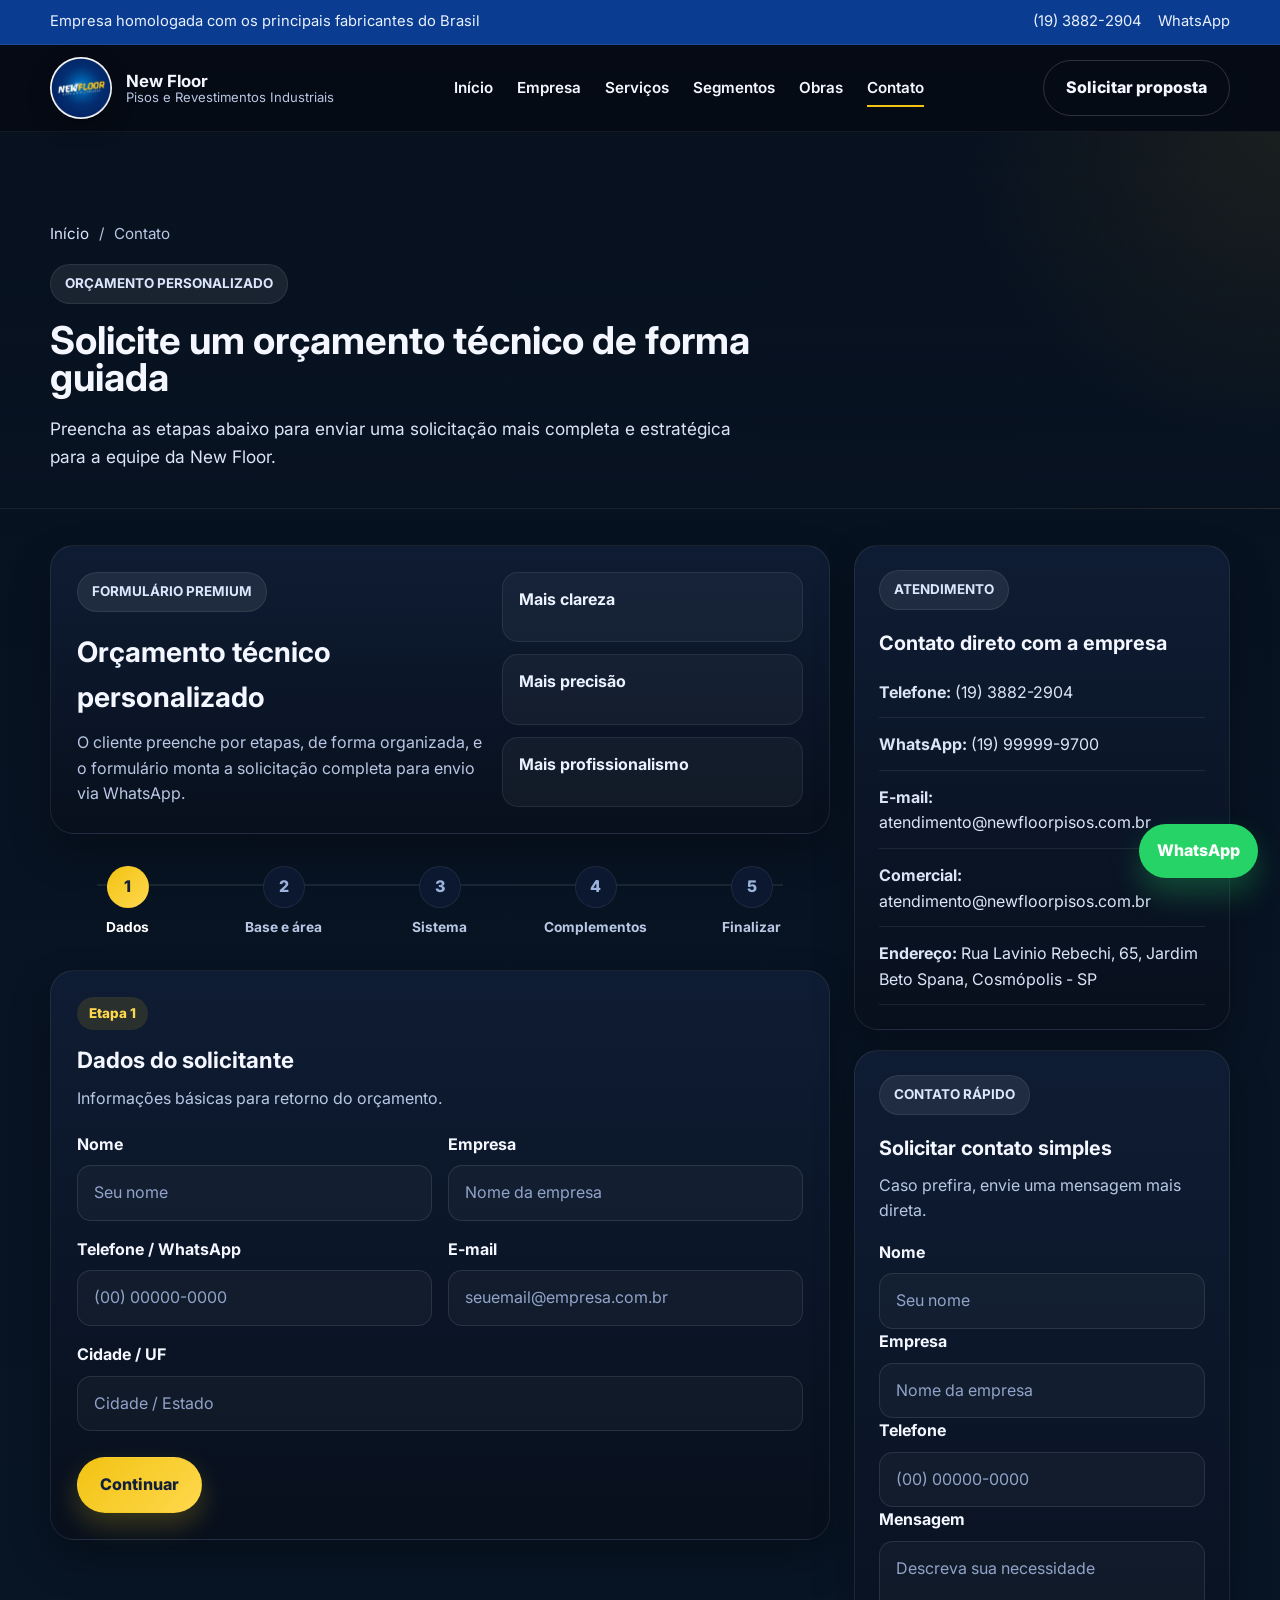
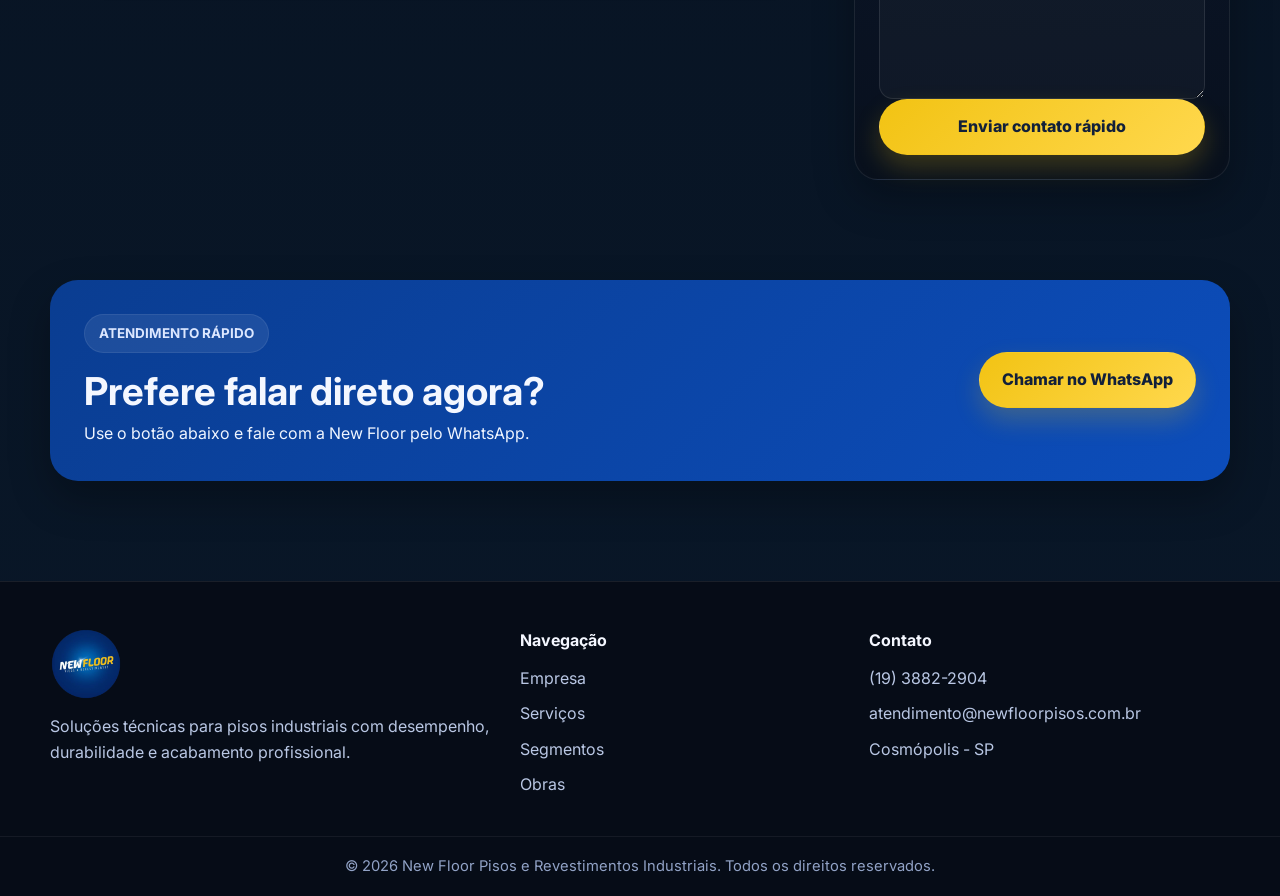
==== commit 77c57ca7: "att" ====
--- a/contato.html
+++ b/contato.html
@@ -509,8 +509,8 @@
                                     </div>
 
                                     <div class="form-group">
-                                        <label for="hachuras_qtd">Hachurantes - quantidade</label>
-                                        <input type="number" id="hachuras_qtd" min="0" step="1" />
+                                        <label for="hachuras_qtd">Hidrantes - quantidade</label>
+                                        <input type="number" id="hidrantes_qtd" min="0" step="1" />
                                     </div>
 
                                     <div class="form-group">
@@ -593,8 +593,8 @@
                             99999-9700</a>
                         <a href="mailto:atendimento@newfloorpisos.com.br"><strong>E-mail:</strong>
                             atendimento@newfloorpisos.com.br</a>
-                        <a href="mailto:adm@newfloorpisos.com.br"><strong>Comercial:</strong>
-                            adm@newfloorpisos.com.br</a>
+                        <a href="mailto:atendimento@newfloorpisos.com.br"><strong>Comercial:</strong>
+                            atendimento@newfloorpisos.com.br</a>
                         <span><strong>Endereço:</strong> Rua Lavinio Rebechi, 65, Jardim Beto Spana, Cosmópolis -
                             SP</span>
                     </div>
